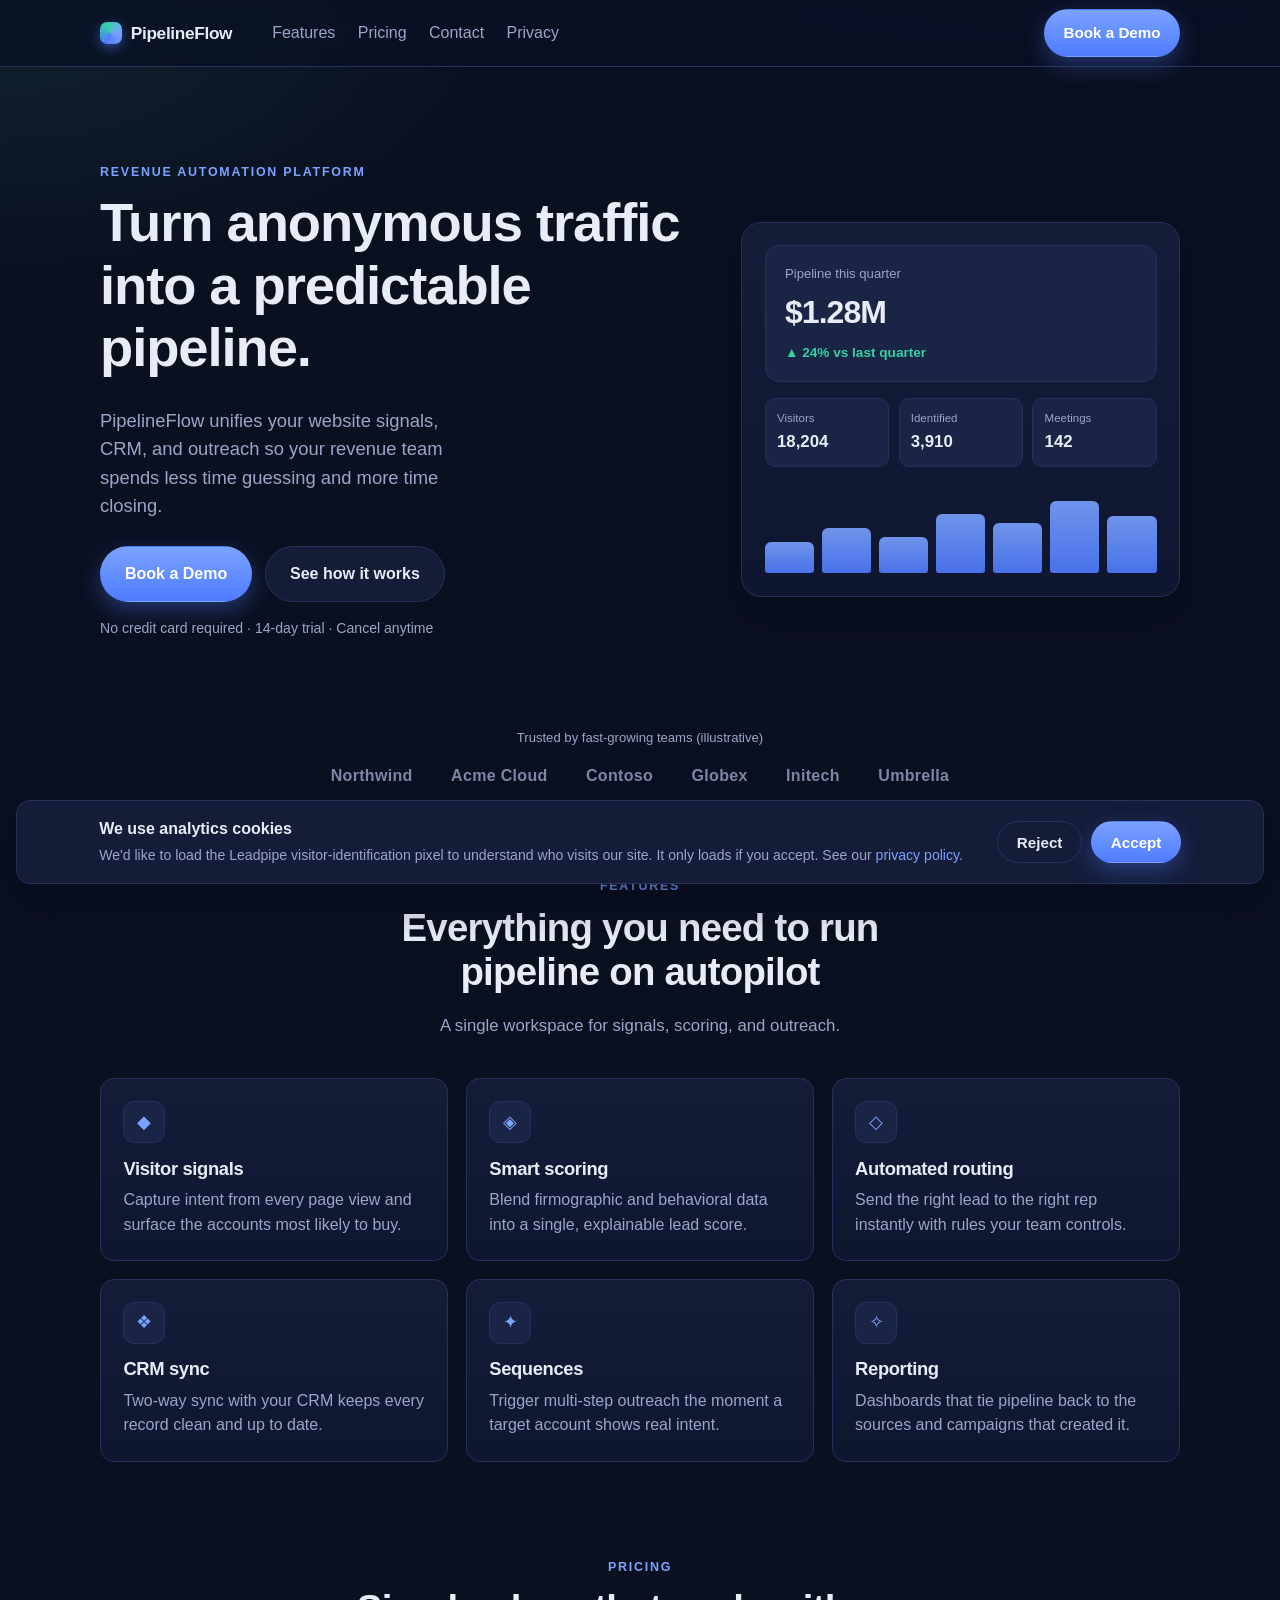
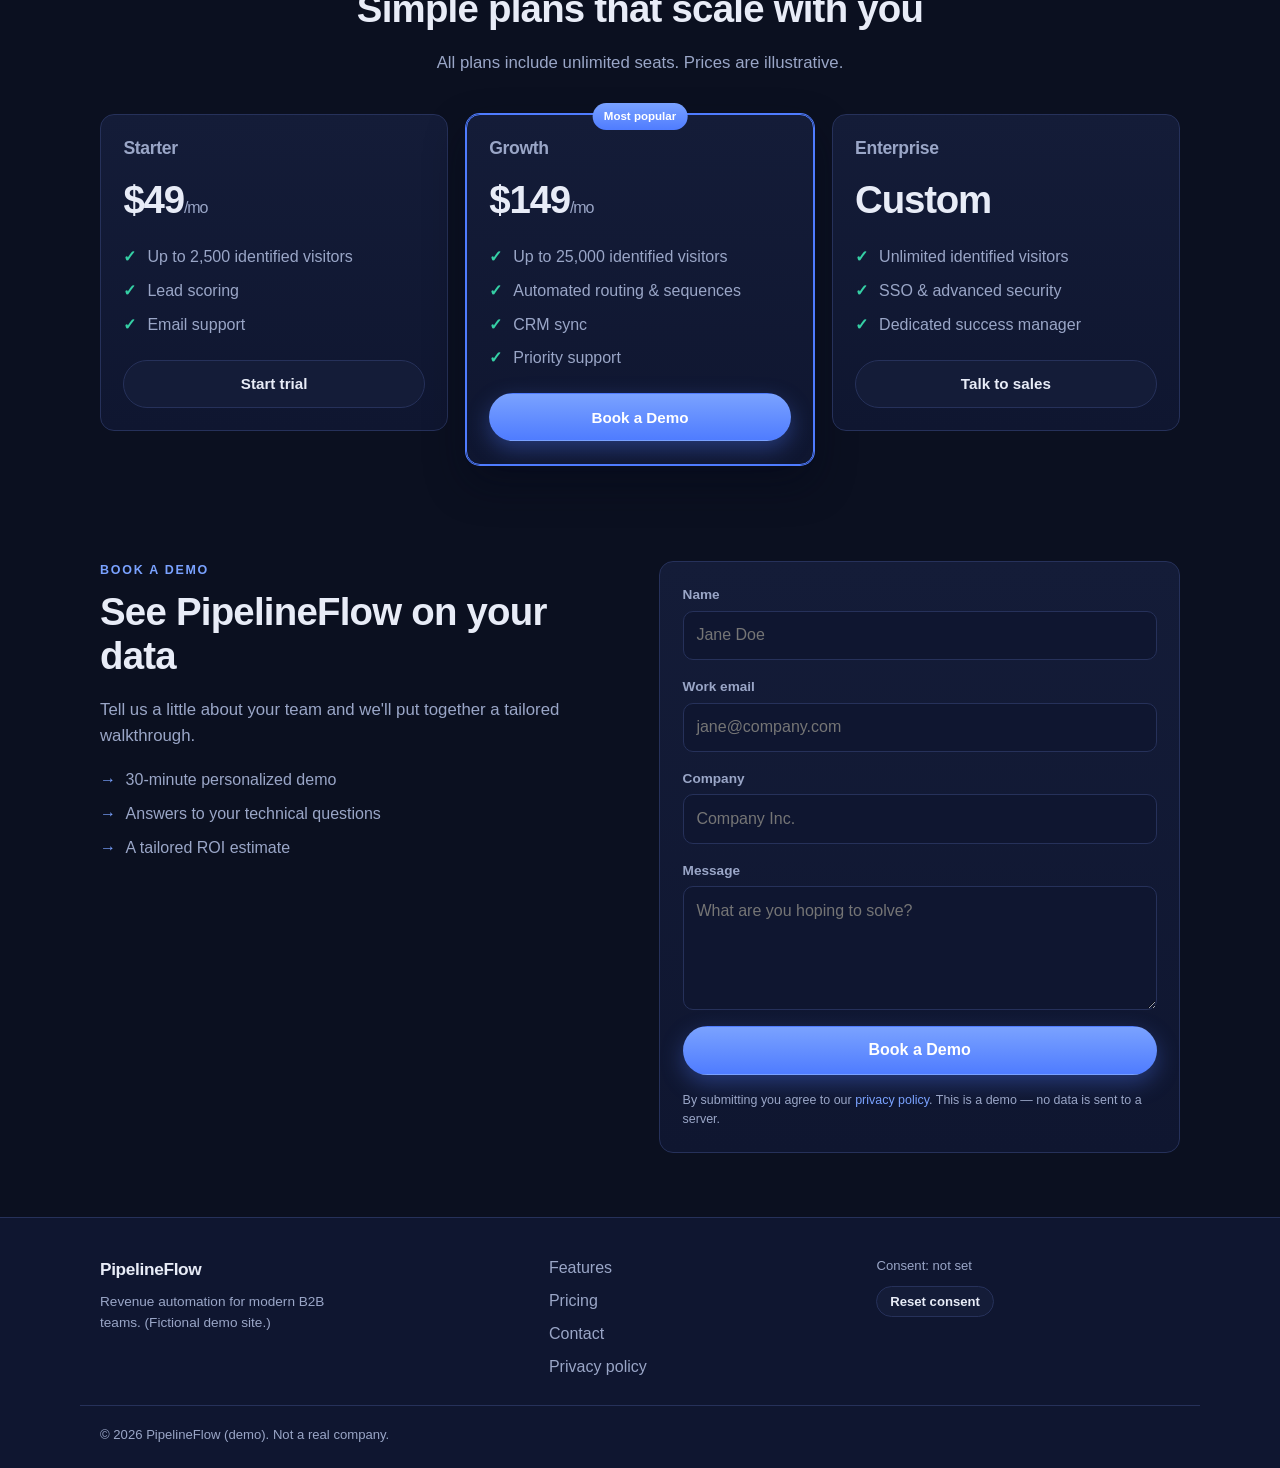
==== index.html @ b619ca33 "Initial commit: PipelineFlow Leadpipe pixel test site Co-Authored-By: Claude Opus 4.8 (1M context) <" ====
<!doctype html>
<html lang="en">
<head>
  <meta charset="utf-8" />
  <meta name="viewport" content="width=device-width, initial-scale=1" />
  <title>PipelineFlow — Revenue automation for modern B2B teams</title>
  <meta name="description" content="PipelineFlow is a fictional B2B SaaS demo used to test the Leadpipe visitor-identification pixel." />

  <!--
    ============================================================
    LEADPIPE PIXEL START
    ------------------------------------------------------------
    The Leadpipe pixel is intentionally NOT hard-coded here.
    To respect the cookie-consent banner, the pixel is injected
    dynamically from script.js ONLY after the visitor clicks
    "Accept". This is the recommended <head> location, so the
    loader below is invoked as early as possible once consent
    exists in localStorage.

    The exact, unmodified pixel that gets injected is:

    <script src="https://leadpipe.aws53.cloud/p/c801e1ba-dfe5-4c5e-b34a-ce2c53bd990b.js" async></script>

    To swap in a new pixel, edit LEADPIPE_PIXEL_SRC at the top of
    script.js — do not modify the script string above.
    LEADPIPE PIXEL END
    ============================================================
  -->

  <link rel="preconnect" href="https://leadpipe.aws53.cloud" />
  <link rel="stylesheet" href="styles.css" />
</head>
<body>
  <!-- ============ NAVIGATION ============ -->
  <header class="nav" id="top">
    <div class="container nav__inner">
      <a class="brand" href="#top" aria-label="PipelineFlow home">
        <span class="brand__mark" aria-hidden="true"></span>
        <span class="brand__name">PipelineFlow</span>
      </a>

      <nav class="nav__links" aria-label="Primary">
        <a href="#features">Features</a>
        <a href="#pricing">Pricing</a>
        <a href="#contact">Contact</a>
        <a href="privacy.html">Privacy</a>
      </nav>

      <a class="btn btn--primary nav__cta" href="#contact" data-demo-cta>Book a Demo</a>

      <button class="nav__toggle" id="navToggle" aria-label="Toggle menu" aria-expanded="false">
        <span></span><span></span><span></span>
      </button>
    </div>
  </header>

  <main>
    <!-- ============ HERO ============ -->
    <section class="hero">
      <div class="container hero__inner">
        <div class="hero__copy">
          <p class="eyebrow">Revenue automation platform</p>
          <h1>Turn anonymous traffic into a predictable pipeline.</h1>
          <p class="lead">
            PipelineFlow unifies your website signals, CRM, and outreach so your
            revenue team spends less time guessing and more time closing.
          </p>
          <div class="hero__actions">
            <a class="btn btn--primary btn--lg" href="#contact" data-demo-cta>Book a Demo</a>
            <a class="btn btn--ghost btn--lg" href="#features">See how it works</a>
          </div>
          <p class="hero__note">No credit card required · 14-day trial · Cancel anytime</p>
        </div>

        <div class="hero__panel" aria-hidden="true">
          <div class="stat-card">
            <span class="stat-card__label">Pipeline this quarter</span>
            <span class="stat-card__value">$1.28M</span>
            <span class="stat-card__delta">▲ 24% vs last quarter</span>
          </div>
          <div class="stat-row">
            <div class="mini"><span>Visitors</span><strong>18,204</strong></div>
            <div class="mini"><span>Identified</span><strong>3,910</strong></div>
            <div class="mini"><span>Meetings</span><strong>142</strong></div>
          </div>
          <div class="bars">
            <span style="height:38%"></span><span style="height:56%"></span>
            <span style="height:44%"></span><span style="height:72%"></span>
            <span style="height:61%"></span><span style="height:88%"></span>
            <span style="height:70%"></span>
          </div>
        </div>
      </div>
    </section>

    <!-- ============ LOGOS ============ -->
    <section class="logos">
      <div class="container">
        <p class="logos__label">Trusted by fast-growing teams (illustrative)</p>
        <div class="logos__row">
          <span>Northwind</span><span>Acme Cloud</span><span>Contoso</span>
          <span>Globex</span><span>Initech</span><span>Umbrella</span>
        </div>
      </div>
    </section>

    <!-- ============ FEATURES ============ -->
    <section class="features" id="features">
      <div class="container">
        <div class="section-head">
          <p class="eyebrow">Features</p>
          <h2>Everything you need to run pipeline on autopilot</h2>
          <p class="section-sub">A single workspace for signals, scoring, and outreach.</p>
        </div>

        <div class="grid grid--3">
          <article class="card feature">
            <div class="feature__icon" aria-hidden="true">◆</div>
            <h3>Visitor signals</h3>
            <p>Capture intent from every page view and surface the accounts most likely to buy.</p>
          </article>
          <article class="card feature">
            <div class="feature__icon" aria-hidden="true">◈</div>
            <h3>Smart scoring</h3>
            <p>Blend firmographic and behavioral data into a single, explainable lead score.</p>
          </article>
          <article class="card feature">
            <div class="feature__icon" aria-hidden="true">◇</div>
            <h3>Automated routing</h3>
            <p>Send the right lead to the right rep instantly with rules your team controls.</p>
          </article>
          <article class="card feature">
            <div class="feature__icon" aria-hidden="true">❖</div>
            <h3>CRM sync</h3>
            <p>Two-way sync with your CRM keeps every record clean and up to date.</p>
          </article>
          <article class="card feature">
            <div class="feature__icon" aria-hidden="true">✦</div>
            <h3>Sequences</h3>
            <p>Trigger multi-step outreach the moment a target account shows real intent.</p>
          </article>
          <article class="card feature">
            <div class="feature__icon" aria-hidden="true">✧</div>
            <h3>Reporting</h3>
            <p>Dashboards that tie pipeline back to the sources and campaigns that created it.</p>
          </article>
        </div>
      </div>
    </section>

    <!-- ============ PRICING ============ -->
    <section class="pricing" id="pricing">
      <div class="container">
        <div class="section-head">
          <p class="eyebrow">Pricing</p>
          <h2>Simple plans that scale with you</h2>
          <p class="section-sub">All plans include unlimited seats. Prices are illustrative.</p>
        </div>

        <div class="grid grid--3 pricing__grid">
          <article class="card price">
            <h3 class="price__name">Starter</h3>
            <p class="price__amount">$49<span>/mo</span></p>
            <ul class="price__list">
              <li>Up to 2,500 identified visitors</li>
              <li>Lead scoring</li>
              <li>Email support</li>
            </ul>
            <a class="btn btn--ghost btn--block" href="#contact" data-demo-cta>Start trial</a>
          </article>

          <article class="card price price--featured">
            <span class="price__badge">Most popular</span>
            <h3 class="price__name">Growth</h3>
            <p class="price__amount">$149<span>/mo</span></p>
            <ul class="price__list">
              <li>Up to 25,000 identified visitors</li>
              <li>Automated routing &amp; sequences</li>
              <li>CRM sync</li>
              <li>Priority support</li>
            </ul>
            <a class="btn btn--primary btn--block" href="#contact" data-demo-cta>Book a Demo</a>
          </article>

          <article class="card price">
            <h3 class="price__name">Enterprise</h3>
            <p class="price__amount">Custom</p>
            <ul class="price__list">
              <li>Unlimited identified visitors</li>
              <li>SSO &amp; advanced security</li>
              <li>Dedicated success manager</li>
            </ul>
            <a class="btn btn--ghost btn--block" href="#contact" data-demo-cta>Talk to sales</a>
          </article>
        </div>
      </div>
    </section>

    <!-- ============ CONTACT / BOOK A DEMO ============ -->
    <section class="contact" id="contact">
      <div class="container contact__inner">
        <div class="contact__copy">
          <p class="eyebrow">Book a Demo</p>
          <h2>See PipelineFlow on your data</h2>
          <p class="section-sub">
            Tell us a little about your team and we'll put together a tailored walkthrough.
          </p>
          <ul class="contact__points">
            <li>30-minute personalized demo</li>
            <li>Answers to your technical questions</li>
            <li>A tailored ROI estimate</li>
          </ul>
        </div>

        <div class="card contact__card">
          <!-- Thank-you message (hidden until submit) -->
          <div class="thankyou" id="thankyou" hidden>
            <div class="thankyou__check" aria-hidden="true">✓</div>
            <h3>Thanks — we got it!</h3>
            <p>Your request has been received. A member of our team will reach out shortly.</p>
            <button class="btn btn--ghost" id="resetForm" type="button">Submit another response</button>
          </div>

          <form class="form" id="demoForm" novalidate>
            <div class="field">
              <label for="name">Name</label>
              <input id="name" name="name" type="text" autocomplete="name" required placeholder="Jane Doe" />
            </div>
            <div class="field">
              <label for="email">Work email</label>
              <input id="email" name="email" type="email" autocomplete="email" required placeholder="jane@company.com" />
            </div>
            <div class="field">
              <label for="company">Company</label>
              <input id="company" name="company" type="text" autocomplete="organization" required placeholder="Company Inc." />
            </div>
            <div class="field">
              <label for="message">Message</label>
              <textarea id="message" name="message" rows="4" placeholder="What are you hoping to solve?"></textarea>
            </div>
            <p class="form__error" id="formError" hidden></p>
            <button class="btn btn--primary btn--block btn--lg" type="submit">Book a Demo</button>
            <p class="form__fine">
              By submitting you agree to our <a href="privacy.html">privacy policy</a>.
              This is a demo — no data is sent to a server.
            </p>
          </form>
        </div>
      </div>
    </section>
  </main>

  <!-- ============ FOOTER ============ -->
  <footer class="footer">
    <div class="container footer__inner">
      <div class="footer__brand">
        <span class="brand__mark" aria-hidden="true"></span>
        <span class="brand__name">PipelineFlow</span>
        <p class="footer__tag">Revenue automation for modern B2B teams. (Fictional demo site.)</p>
      </div>
      <nav class="footer__links" aria-label="Footer">
        <a href="#features">Features</a>
        <a href="#pricing">Pricing</a>
        <a href="#contact">Contact</a>
        <a href="privacy.html">Privacy policy</a>
      </nav>
      <div class="footer__consent">
        <span class="footer__consent-status" id="footerConsent">Consent: unknown</span>
        <button class="btn btn--ghost btn--sm" id="resetConsent" type="button">Reset consent</button>
      </div>
    </div>
    <div class="container footer__legal">
      <p>© <span id="year"></span> PipelineFlow (demo). Not a real company.</p>
    </div>
  </footer>

  <!-- ============ COOKIE CONSENT BANNER ============ -->
  <div class="cookie" id="cookieBanner" role="dialog" aria-live="polite" aria-label="Cookie consent" hidden>
    <div class="cookie__inner">
      <div class="cookie__text">
        <strong>We use analytics cookies</strong>
        <p>
          We'd like to load the Leadpipe visitor-identification pixel to understand who
          visits our site. It only loads if you accept. See our
          <a href="privacy.html">privacy policy</a>.
        </p>
      </div>
      <div class="cookie__actions">
        <button class="btn btn--ghost" id="rejectCookies" type="button">Reject</button>
        <button class="btn btn--primary" id="acceptCookies" type="button">Accept</button>
      </div>
    </div>
  </div>

  <!-- ============ DEBUG PANEL (only with ?debug=true) ============ -->
  <aside class="debug" id="debugPanel" hidden aria-label="Debug panel">
    <div class="debug__head">
      <strong>🔧 Leadpipe test panel</strong>
      <button class="debug__close" id="debugClose" aria-label="Close debug panel">×</button>
    </div>
    <dl class="debug__grid">
      <dt>Page URL</dt><dd id="dbgUrl">—</dd>
      <dt>Consent</dt><dd id="dbgConsent">—</dd>
      <dt>Pixel loaded</dt><dd id="dbgPixel">—</dd>
      <dt>Timestamp</dt><dd id="dbgTime">—</dd>
      <dt>User agent</dt><dd id="dbgUa">—</dd>
      <dt>Referrer</dt><dd id="dbgRef">—</dd>
    </dl>
    <div class="debug__actions">
      <button class="btn btn--ghost btn--sm" id="dbgPageView" type="button">Test page-view event</button>
      <button class="btn btn--ghost btn--sm" id="dbgLead" type="button">Test lead event</button>
      <button class="btn btn--ghost btn--sm" id="dbgClear" type="button">Clear consent &amp; reload</button>
    </div>
    <p class="debug__log" id="dbgLog">Ready.</p>
  </aside>

  <script src="script.js" defer></script>
</body>
</html>
---- styles.css ----
/* ===========================================================
   PipelineFlow — demo landing page styles
   Plain CSS, no build step. Mobile-first, responsive.
   =========================================================== */

:root {
  --bg: #0b1020;
  --bg-2: #0f1630;
  --surface: #141c38;
  --surface-2: #1a2444;
  --border: #26315a;
  --text: #e8ecf7;
  --muted: #9aa6c7;
  --brand: #4f7cff;
  --brand-2: #7aa2ff;
  --accent: #35d0a5;
  --danger: #ff6b6b;
  --radius: 14px;
  --radius-sm: 10px;
  --shadow: 0 18px 40px rgba(4, 8, 24, 0.45);
  --maxw: 1120px;
  --font: -apple-system, BlinkMacSystemFont, "Segoe UI", Roboto, Helvetica, Arial, sans-serif;
}

* { box-sizing: border-box; }

html { scroll-behavior: smooth; }

body {
  margin: 0;
  font-family: var(--font);
  color: var(--text);
  background:
    radial-gradient(1200px 600px at 80% -10%, rgba(79, 124, 255, 0.18), transparent 60%),
    radial-gradient(900px 500px at 0% 0%, rgba(53, 208, 165, 0.10), transparent 55%),
    var(--bg);
  line-height: 1.55;
  -webkit-font-smoothing: antialiased;
}

.container { width: 100%; max-width: var(--maxw); margin: 0 auto; padding: 0 20px; }

a { color: var(--brand-2); text-decoration: none; }
a:hover { text-decoration: underline; }

h1, h2, h3 { line-height: 1.15; margin: 0 0 .5em; letter-spacing: -0.02em; }
h1 { font-size: clamp(2rem, 5vw, 3.4rem); }
h2 { font-size: clamp(1.6rem, 3.4vw, 2.4rem); }
p { margin: 0 0 1rem; }

.eyebrow {
  text-transform: uppercase;
  letter-spacing: .14em;
  font-size: .78rem;
  font-weight: 700;
  color: var(--brand-2);
  margin: 0 0 .6rem;
}

/* ---------- Buttons ---------- */
.btn {
  --btn-bg: transparent;
  display: inline-flex;
  align-items: center;
  justify-content: center;
  gap: .5rem;
  padding: .7rem 1.15rem;
  border-radius: 999px;
  border: 1px solid transparent;
  font-weight: 600;
  font-size: .95rem;
  cursor: pointer;
  transition: transform .06s ease, background .2s ease, border-color .2s ease, opacity .2s ease;
  text-decoration: none;
  white-space: nowrap;
}
.btn:hover { text-decoration: none; transform: translateY(-1px); }
.btn:active { transform: translateY(0); }
.btn--primary {
  background: linear-gradient(180deg, var(--brand-2), var(--brand));
  color: #fff;
  box-shadow: 0 8px 22px rgba(79, 124, 255, 0.35);
}
.btn--ghost {
  background: var(--surface);
  border-color: var(--border);
  color: var(--text);
}
.btn--ghost:hover { background: var(--surface-2); }
.btn--lg { padding: .9rem 1.5rem; font-size: 1rem; }
.btn--sm { padding: .45rem .8rem; font-size: .82rem; }
.btn--block { width: 100%; }

/* ---------- Nav ---------- */
.nav {
  position: sticky;
  top: 0;
  z-index: 40;
  backdrop-filter: saturate(140%) blur(10px);
  background: rgba(11, 16, 32, 0.72);
  border-bottom: 1px solid var(--border);
}
.nav__inner { display: flex; align-items: center; gap: 1rem; height: 66px; }
.brand { display: inline-flex; align-items: center; gap: .55rem; color: var(--text); font-weight: 800; }
.brand:hover { text-decoration: none; }
.brand__mark {
  width: 22px; height: 22px; border-radius: 7px;
  background: conic-gradient(from 210deg, var(--brand), var(--accent), var(--brand-2), var(--brand));
  box-shadow: 0 4px 12px rgba(79, 124, 255, 0.5);
}
.brand__name { letter-spacing: -0.02em; font-size: 1.08rem; }
.nav__links { display: flex; gap: 1.4rem; margin-left: 1.5rem; }
.nav__links a { color: var(--muted); font-weight: 500; }
.nav__links a:hover { color: var(--text); text-decoration: none; }
.nav__cta { margin-left: auto; }
.nav__toggle {
  display: none; margin-left: auto; background: none; border: 0; cursor: pointer;
  flex-direction: column; gap: 5px; padding: 8px;
}
.nav__toggle span { width: 22px; height: 2px; background: var(--text); border-radius: 2px; }

/* ---------- Hero ---------- */
.hero { padding: clamp(3rem, 8vw, 6rem) 0 3rem; }
.hero__inner { display: grid; grid-template-columns: 1.15fr .85fr; gap: 3rem; align-items: center; }
.lead { font-size: 1.15rem; color: var(--muted); max-width: 34ch; }
.hero__actions { display: flex; gap: .8rem; flex-wrap: wrap; margin: 1.6rem 0 1rem; }
.hero__note { color: var(--muted); font-size: .88rem; }

.hero__panel {
  background: linear-gradient(180deg, var(--surface), var(--bg-2));
  border: 1px solid var(--border);
  border-radius: 20px;
  padding: 1.4rem;
  box-shadow: var(--shadow);
}
.stat-card {
  display: flex; flex-direction: column; gap: .25rem;
  background: var(--surface-2); border: 1px solid var(--border);
  border-radius: var(--radius); padding: 1.1rem 1.2rem; margin-bottom: 1rem;
}
.stat-card__label { color: var(--muted); font-size: .82rem; }
.stat-card__value { font-size: 2rem; font-weight: 800; letter-spacing: -0.03em; }
.stat-card__delta { color: var(--accent); font-size: .85rem; font-weight: 600; }
.stat-row { display: grid; grid-template-columns: repeat(3, 1fr); gap: .6rem; margin-bottom: 1rem; }
.mini {
  background: var(--surface-2); border: 1px solid var(--border);
  border-radius: var(--radius-sm); padding: .7rem;
  display: flex; flex-direction: column; gap: .1rem;
}
.mini span { color: var(--muted); font-size: .72rem; }
.mini strong { font-size: 1.05rem; }
.bars { display: flex; align-items: flex-end; gap: .5rem; height: 90px; padding-top: .5rem; }
.bars span {
  flex: 1; background: linear-gradient(180deg, var(--brand-2), var(--brand));
  border-radius: 6px 6px 3px 3px; opacity: .9;
}

/* ---------- Logos ---------- */
.logos { padding: 1.5rem 0 2.5rem; }
.logos__label { text-align: center; color: var(--muted); font-size: .82rem; margin-bottom: 1rem; }
.logos__row {
  display: flex; flex-wrap: wrap; justify-content: center; gap: 1.2rem 2.4rem;
  color: var(--muted); font-weight: 700; letter-spacing: .02em; opacity: .8;
}

/* ---------- Sections ---------- */
.section-head { max-width: 620px; margin: 0 auto 2.4rem; text-align: center; }
.section-sub { color: var(--muted); font-size: 1.05rem; }

.grid { display: grid; gap: 1.1rem; }
.grid--3 { grid-template-columns: repeat(3, 1fr); }

.card {
  background: linear-gradient(180deg, var(--surface), var(--bg-2));
  border: 1px solid var(--border);
  border-radius: var(--radius);
  padding: 1.4rem;
}

.features { padding: 3rem 0; }
.feature__icon {
  width: 42px; height: 42px; display: grid; place-items: center;
  border-radius: 11px; background: var(--surface-2); border: 1px solid var(--border);
  color: var(--brand-2); font-size: 1.1rem; margin-bottom: .9rem;
}
.feature h3 { font-size: 1.15rem; }
.feature p { color: var(--muted); margin: 0; }

/* ---------- Pricing ---------- */
.pricing { padding: 3rem 0; }
.pricing__grid { align-items: start; }
.price { display: flex; flex-direction: column; position: relative; }
.price--featured { border-color: var(--brand); box-shadow: 0 0 0 1px var(--brand), var(--shadow); }
.price__badge {
  position: absolute; top: -12px; left: 50%; transform: translateX(-50%);
  background: linear-gradient(180deg, var(--brand-2), var(--brand)); color: #fff;
  font-size: .72rem; font-weight: 700; padding: .28rem .7rem; border-radius: 999px;
}
.price__name { font-size: 1.1rem; color: var(--muted); }
.price__amount { font-size: 2.4rem; font-weight: 800; letter-spacing: -0.03em; margin: .2rem 0 1rem; }
.price__amount span { font-size: 1rem; font-weight: 500; color: var(--muted); }
.price__list { list-style: none; padding: 0; margin: 0 0 1.4rem; display: grid; gap: .55rem; }
.price__list li { color: var(--muted); padding-left: 1.5rem; position: relative; }
.price__list li::before { content: "✓"; position: absolute; left: 0; color: var(--accent); font-weight: 700; }
.price .btn { margin-top: auto; }

/* ---------- Contact ---------- */
.contact { padding: 3rem 0 4rem; }
.contact__inner { display: grid; grid-template-columns: 1fr 1fr; gap: 2.4rem; align-items: start; }
.contact__points { list-style: none; padding: 0; margin: 1.2rem 0 0; display: grid; gap: .55rem; }
.contact__points li { color: var(--muted); padding-left: 1.6rem; position: relative; }
.contact__points li::before { content: "→"; position: absolute; left: 0; color: var(--brand-2); }
.contact__card { position: relative; }

.form { display: grid; gap: 1rem; }
.field { display: grid; gap: .35rem; }
.field label { font-size: .85rem; font-weight: 600; color: var(--muted); }
.field input, .field textarea {
  width: 100%; padding: .7rem .8rem; border-radius: var(--radius-sm);
  border: 1px solid var(--border); background: var(--bg-2); color: var(--text);
  font: inherit; resize: vertical;
}
.field input:focus, .field textarea:focus {
  outline: none; border-color: var(--brand); box-shadow: 0 0 0 3px rgba(79, 124, 255, 0.25);
}
.form__error { color: var(--danger); font-size: .85rem; margin: 0; }
.form__fine { color: var(--muted); font-size: .78rem; margin: 0; }

.thankyou { text-align: center; padding: 2rem 1rem; }
.thankyou__check {
  width: 56px; height: 56px; border-radius: 50%; margin: 0 auto 1rem;
  display: grid; place-items: center; font-size: 1.6rem; color: #fff;
  background: linear-gradient(180deg, var(--accent), #22a884);
}

/* ---------- Footer ---------- */
.footer { border-top: 1px solid var(--border); background: var(--bg-2); padding: 2.4rem 0 1.4rem; }
.footer__inner { display: grid; grid-template-columns: 1.4fr 1fr 1fr; gap: 1.5rem; align-items: start; }
.footer__brand .brand__name { font-weight: 800; }
.footer__tag { color: var(--muted); font-size: .85rem; margin-top: .5rem; max-width: 30ch; }
.footer__links { display: grid; gap: .5rem; }
.footer__links a { color: var(--muted); }
.footer__consent { display: flex; flex-direction: column; gap: .6rem; align-items: flex-start; }
.footer__consent-status { color: var(--muted); font-size: .82rem; }
.footer__legal { margin-top: 1.6rem; padding-top: 1.2rem; border-top: 1px solid var(--border); }
.footer__legal p { color: var(--muted); font-size: .82rem; margin: 0; }

/* ---------- Cookie banner ---------- */
.cookie {
  position: fixed; left: 16px; right: 16px; bottom: 16px; z-index: 60;
  background: var(--surface); border: 1px solid var(--border);
  border-radius: var(--radius); box-shadow: var(--shadow);
  animation: slideUp .3s ease;
}
.cookie[hidden] { display: none; }
.cookie__inner {
  display: flex; align-items: center; gap: 1.2rem;
  padding: 1rem 1.2rem; max-width: var(--maxw); margin: 0 auto; flex-wrap: wrap;
}
.cookie__text { flex: 1 1 320px; }
.cookie__text strong { display: block; margin-bottom: .2rem; }
.cookie__text p { color: var(--muted); font-size: .88rem; margin: 0; }
.cookie__actions { display: flex; gap: .6rem; margin-left: auto; }
@keyframes slideUp { from { transform: translateY(12px); opacity: 0; } to { transform: translateY(0); opacity: 1; } }

/* ---------- Debug panel ---------- */
.debug {
  position: fixed; right: 16px; bottom: 16px; z-index: 70; width: 340px; max-width: calc(100vw - 32px);
  background: #0a0f22; border: 1px solid var(--brand); border-radius: var(--radius);
  box-shadow: 0 20px 50px rgba(0,0,0,.55); font-size: .82rem; overflow: hidden;
}
.debug[hidden] { display: none; }
.debug__head {
  display: flex; align-items: center; justify-content: space-between;
  padding: .7rem .9rem; background: var(--surface-2); border-bottom: 1px solid var(--border);
}
.debug__close { background: none; border: 0; color: var(--muted); font-size: 1.3rem; cursor: pointer; line-height: 1; }
.debug__grid { display: grid; grid-template-columns: auto 1fr; gap: .35rem .8rem; margin: 0; padding: .9rem; }
.debug__grid dt { color: var(--muted); }
.debug__grid dd { margin: 0; word-break: break-word; font-family: ui-monospace, SFMono-Regular, Menlo, monospace; font-size: .78rem; }
.debug__actions { display: flex; flex-wrap: wrap; gap: .5rem; padding: 0 .9rem .6rem; }
.debug__log {
  margin: 0; padding: .6rem .9rem; background: #060a17; border-top: 1px solid var(--border);
  color: var(--accent); font-family: ui-monospace, SFMono-Regular, Menlo, monospace; font-size: .76rem;
  min-height: 2.4rem;
}

/* ---------- Responsive ---------- */
@media (max-width: 900px) {
  .hero__inner { grid-template-columns: 1fr; }
  .hero__panel { order: -1; }
  .grid--3 { grid-template-columns: 1fr 1fr; }
  .contact__inner { grid-template-columns: 1fr; }
  .footer__inner { grid-template-columns: 1fr 1fr; }
}
@media (max-width: 680px) {
  .nav__links, .nav__cta { display: none; }
  .nav__toggle { display: flex; }
  .nav.open .nav__links {
    display: flex; flex-direction: column; position: absolute; top: 66px; left: 0; right: 0;
    background: var(--bg-2); border-bottom: 1px solid var(--border); padding: 1rem 20px; gap: 1rem; margin: 0;
  }
  .nav.open .nav__cta { display: inline-flex; position: absolute; top: 76px; right: 20px; }
  .grid--3 { grid-template-columns: 1fr; }
  .footer__inner { grid-template-columns: 1fr; }
  .cookie__actions { margin-left: 0; width: 100%; }
  .cookie__actions .btn { flex: 1; }
}

/* Respect reduced motion */
@media (prefers-reduced-motion: reduce) {
  * { animation: none !important; scroll-behavior: auto !important; transition: none !important; }
}
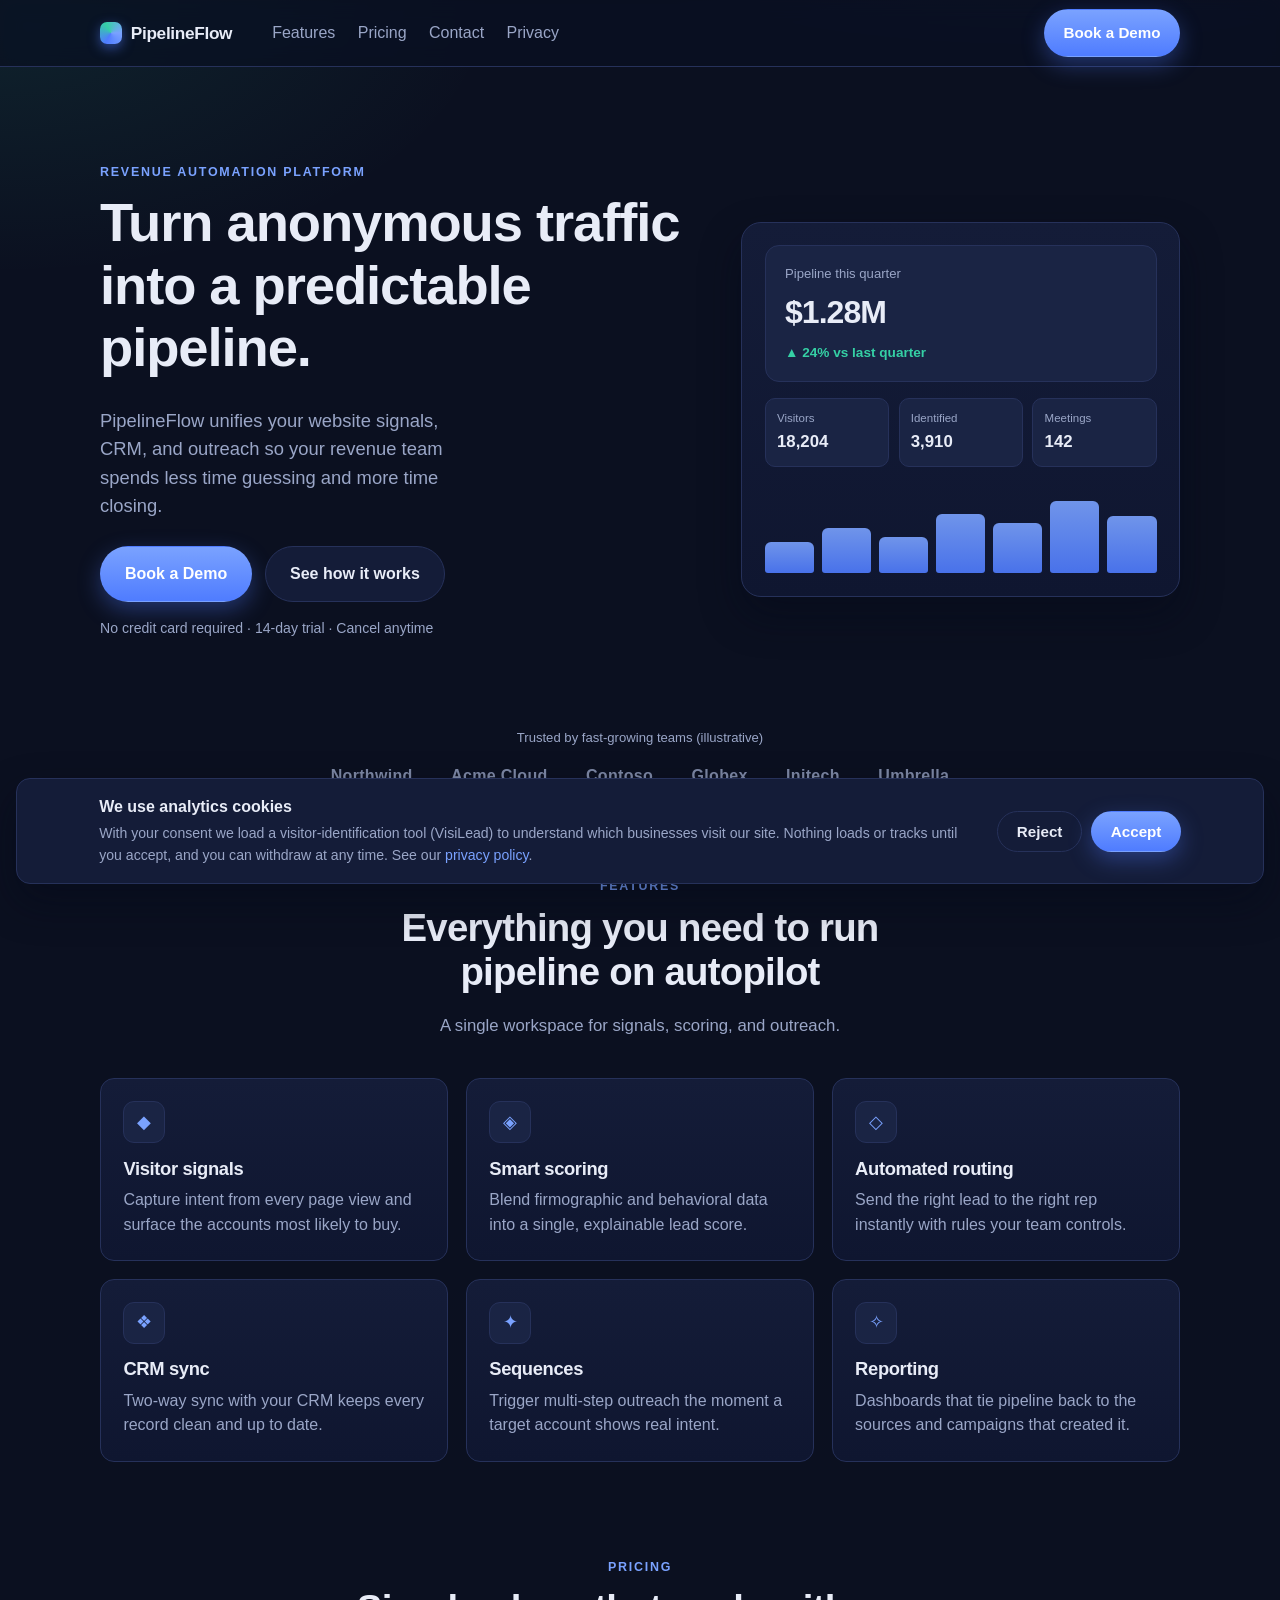
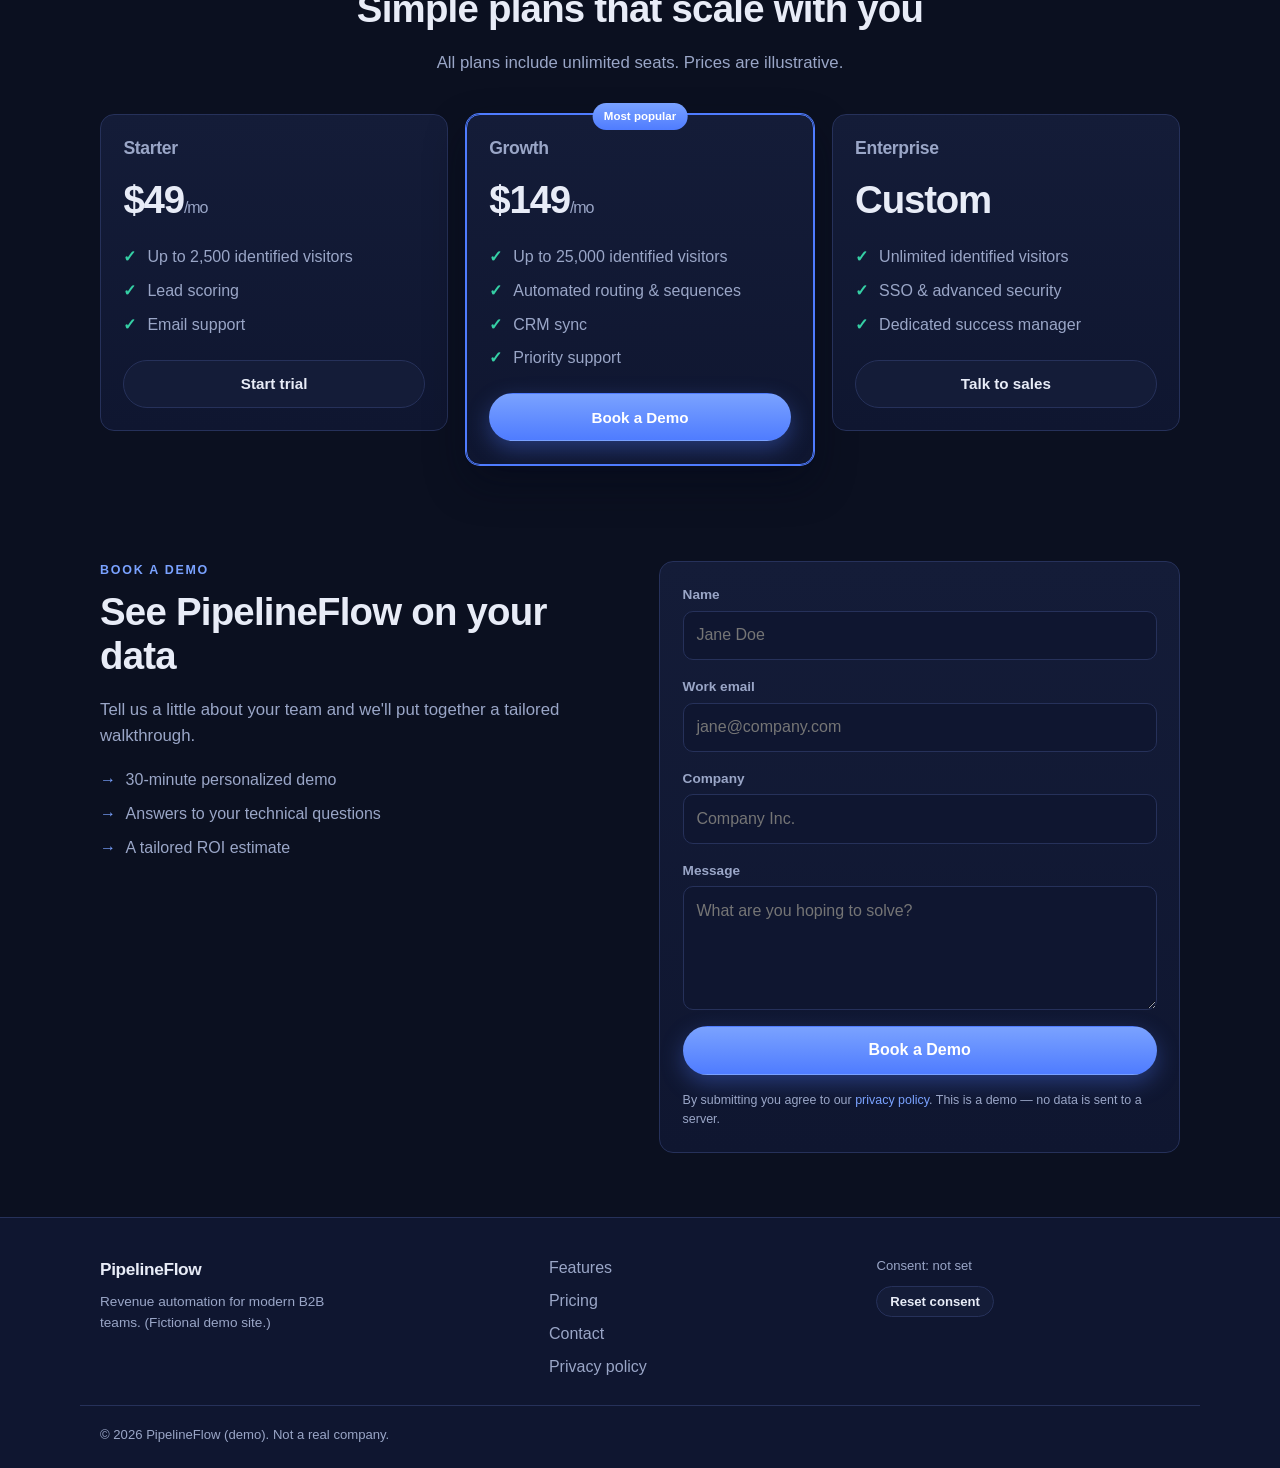
==== commit 15c658f3: "Integrate VisiLead pixel (consent-gated); prep GitHub->Vercel deploy - script.js: multi-provider con" ====
--- a/index.html
+++ b/index.html
@@ -8,26 +8,43 @@
 
   <!--
     ============================================================
-    LEADPIPE PIXEL START
+    VISITOR-IDENTIFICATION PIXELS
     ------------------------------------------------------------
-    The Leadpipe pixel is intentionally NOT hard-coded here.
-    To respect the cookie-consent banner, the pixel is injected
+    NONE of these are hard-coded as live <script> tags here. To
+    respect the cookie-consent banner, every tracker is injected
     dynamically from script.js ONLY after the visitor clicks
-    "Accept". This is the recommended <head> location, so the
-    loader below is invoked as early as possible once consent
-    exists in localStorage.
-
-    The exact, unmodified pixel that gets injected is:
+    "Accept" (see loadAllTrackers). This <head> block is the
+    reference/documentation for what gets injected.
+
+    ---- VISILEAD PIXEL START  [ACTIVE] ----
+    Registered for websitetracking-five.vercel.app.
+    Tracking ID: vl_a35bbeff8ef6
+    Injected using VisiLead's manual-consent mode, so it stores
+    and tracks nothing until visilead.consent() is called — which
+    we do only after Accept. visilead.revokeConsent() is called on
+    Reject / Reset consent.
+
+    <script src="https://visilead.co/tracker.js" data-id="vl_a35bbeff8ef6" data-consent="manual" defer></script>
+    ---- VISILEAD PIXEL END ----
+
+    ---- LEADPIPE PIXEL START  [DISABLED] ----
+    The pixel below is tied to a DIFFERENT expected domain, so it
+    cannot verify on this URL. To enable: generate a Leadpipe pixel
+    for THIS domain, then set LEADPIPE.enabled = true and update
+    LEADPIPE.src in script.js.
 
     <script src="https://leadpipe.aws53.cloud/p/c801e1ba-dfe5-4c5e-b34a-ce2c53bd990b.js" async></script>
-
-    To swap in a new pixel, edit LEADPIPE_PIXEL_SRC at the top of
-    script.js — do not modify the script string above.
-    LEADPIPE PIXEL END
+    ---- LEADPIPE PIXEL END ----
+
+    ---- WARMLY PIXEL START  [PENDING] ----
+    Awaiting the Warmly.ai token. It will slot in here and load
+    under the same consent gate (WARMLY config in script.js).
+    ---- WARMLY PIXEL END ----
     ============================================================
   -->
 
-  <link rel="preconnect" href="https://leadpipe.aws53.cloud" />
+  <!-- No preconnect to the Leadpipe host: we make ZERO network contact with
+       Leadpipe until the visitor clicks "Accept". Keeps the consent gate airtight. -->
   <link rel="stylesheet" href="styles.css" />
 </head>
 <body>
@@ -280,9 +297,9 @@
       <div class="cookie__text">
         <strong>We use analytics cookies</strong>
         <p>
-          We'd like to load the Leadpipe visitor-identification pixel to understand who
-          visits our site. It only loads if you accept. See our
-          <a href="privacy.html">privacy policy</a>.
+          With your consent we load a visitor-identification tool (VisiLead) to understand
+          which businesses visit our site. Nothing loads or tracks until you accept, and you
+          can withdraw at any time. See our <a href="privacy.html">privacy policy</a>.
         </p>
       </div>
       <div class="cookie__actions">
@@ -301,7 +318,7 @@
     <dl class="debug__grid">
       <dt>Page URL</dt><dd id="dbgUrl">—</dd>
       <dt>Consent</dt><dd id="dbgConsent">—</dd>
-      <dt>Pixel loaded</dt><dd id="dbgPixel">—</dd>
+      <dt>Trackers</dt><dd id="dbgPixel">—</dd>
       <dt>Timestamp</dt><dd id="dbgTime">—</dd>
       <dt>User agent</dt><dd id="dbgUa">—</dd>
       <dt>Referrer</dt><dd id="dbgRef">—</dd>
